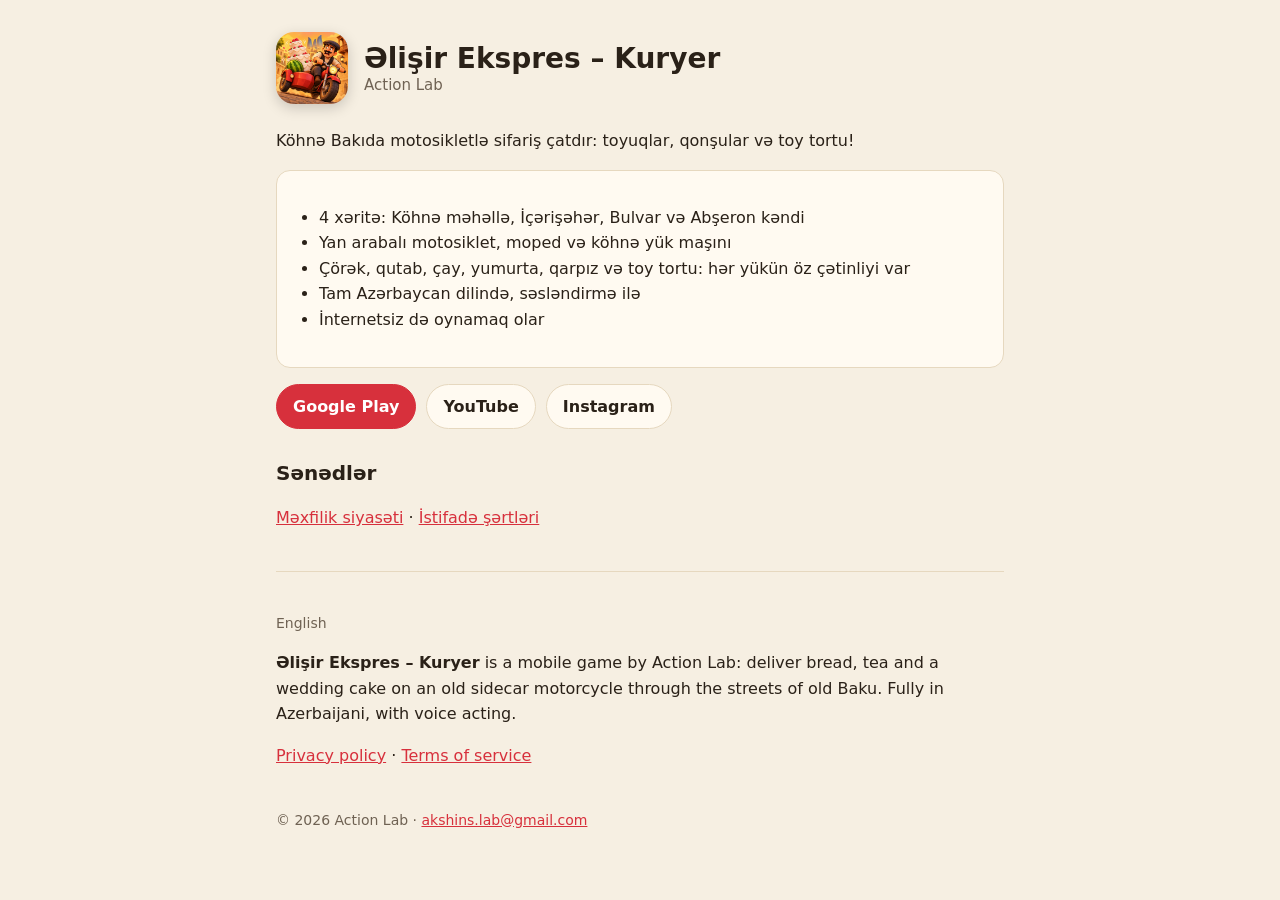
==== index.html @ 828729f9 "Game website, privacy policy and terms Co-Authored-By: Claude Opus 5.5 <noreply@anthropic.com>" ====
<!doctype html>
<html lang="az">
<head>
<meta charset="utf-8">
<meta name="viewport" content="width=device-width, initial-scale=1">
<title>Əlişir Ekspres – Kuryer</title>
<meta name="description" content="Köhnə Bakıda motosikletlə sifariş çatdır: toyuqlar, qonşular və toy tortu! Action Lab oyunu.">
<link rel="icon" href="icon.png">
<link rel="stylesheet" href="style.css">
</head>
<body>
<main>
  <header>
    <img src="icon.png" alt="Əlişir Ekspres oyununun ikonu">
    <h1>Əlişir Ekspres – Kuryer<small>Action Lab</small></h1>
  </header>

  <p>Köhnə Bakıda motosikletlə sifariş çatdır: toyuqlar, qonşular və toy tortu!</p>
  <div class="card">
    <ul>
      <li>4 xəritə: Köhnə məhəllə, İçərişəhər, Bulvar və Abşeron kəndi</li>
      <li>Yan arabalı motosiklet, moped və köhnə yük maşını</li>
      <li>Çörək, qutab, çay, yumurta, qarpız və toy tortu: hər yükün öz çətinliyi var</li>
      <li>Tam Azərbaycan dilində, səsləndirmə ilə</li>
      <li>İnternetsiz də oynamaq olar</li>
    </ul>
  </div>

  <div class="links">
    <a class="main" href="https://play.google.com/store/apps/details?id=az.actionlab.elisir.kuryer.oyunu">Google Play</a>
    <a href="https://www.youtube.com/channel/UCPMo5ugz-v0Qg_jlfjjcHLA">YouTube</a>
    <a href="https://www.instagram.com/elisir.ekspres/">Instagram</a>
  </div>

  <h2>Sənədlər</h2>
  <p><a href="privacy.html">Məxfilik siyasəti</a> · <a href="terms.html">İstifadə şərtləri</a></p>

  <hr>
  <p class="lang">English</p>
  <p><b>Əlişir Ekspres – Kuryer</b> is a mobile game by Action Lab: deliver bread, tea and a wedding cake on an old sidecar motorcycle through the streets of old Baku. Fully in Azerbaijani, with voice acting.</p>
  <p><a href="privacy.html#en">Privacy policy</a> · <a href="terms.html#en">Terms of service</a></p>

  <footer>© 2026 Action Lab · <a href="mailto:akshins.lab@gmail.com">akshins.lab@gmail.com</a></footer>
</main>
</body>
</html>
---- style.css ----
:root{--bg:#f6efe2;--card:#fffaf1;--ink:#2a2118;--muted:#6f6253;--accent:#d7303c;--gold:#e0a21f;--line:#e6d8bf}
@media (prefers-color-scheme:dark){:root{--bg:#17130f;--card:#221c16;--ink:#f1e6cc;--muted:#b6a68c;--accent:#ff5a63;--gold:#ffc23a;--line:#3a3026}}
*{box-sizing:border-box}
body{margin:0;background:var(--bg);color:var(--ink);font:16px/1.6 system-ui,-apple-system,"Segoe UI",Roboto,sans-serif}
main{max-width:760px;margin:0 auto;padding:32px 16px 64px}
header{display:flex;align-items:center;gap:16px;margin-bottom:24px}
header img{width:72px;height:72px;border-radius:18px;box-shadow:0 4px 14px rgba(0,0,0,.18)}
h1{font-size:28px;line-height:1.2;margin:0}
h1 small{display:block;font-size:15px;font-weight:500;color:var(--muted)}
h2{font-size:20px;margin:28px 0 8px}
a{color:var(--accent)}
.card{background:var(--card);border:1px solid var(--line);border-radius:14px;padding:18px 20px;margin:16px 0}
.links{display:flex;flex-wrap:wrap;gap:10px;margin:16px 0}
.links a{display:inline-block;padding:9px 16px;border-radius:999px;background:var(--card);border:1px solid var(--line);text-decoration:none;color:var(--ink);font-weight:600}
.links a.main{background:var(--accent);border-color:var(--accent);color:#fff}
.lang{font-size:14px;color:var(--muted)}
hr{border:0;border-top:1px solid var(--line);margin:40px 0}
footer{font-size:14px;color:var(--muted);margin-top:40px}
ul{padding-left:22px}
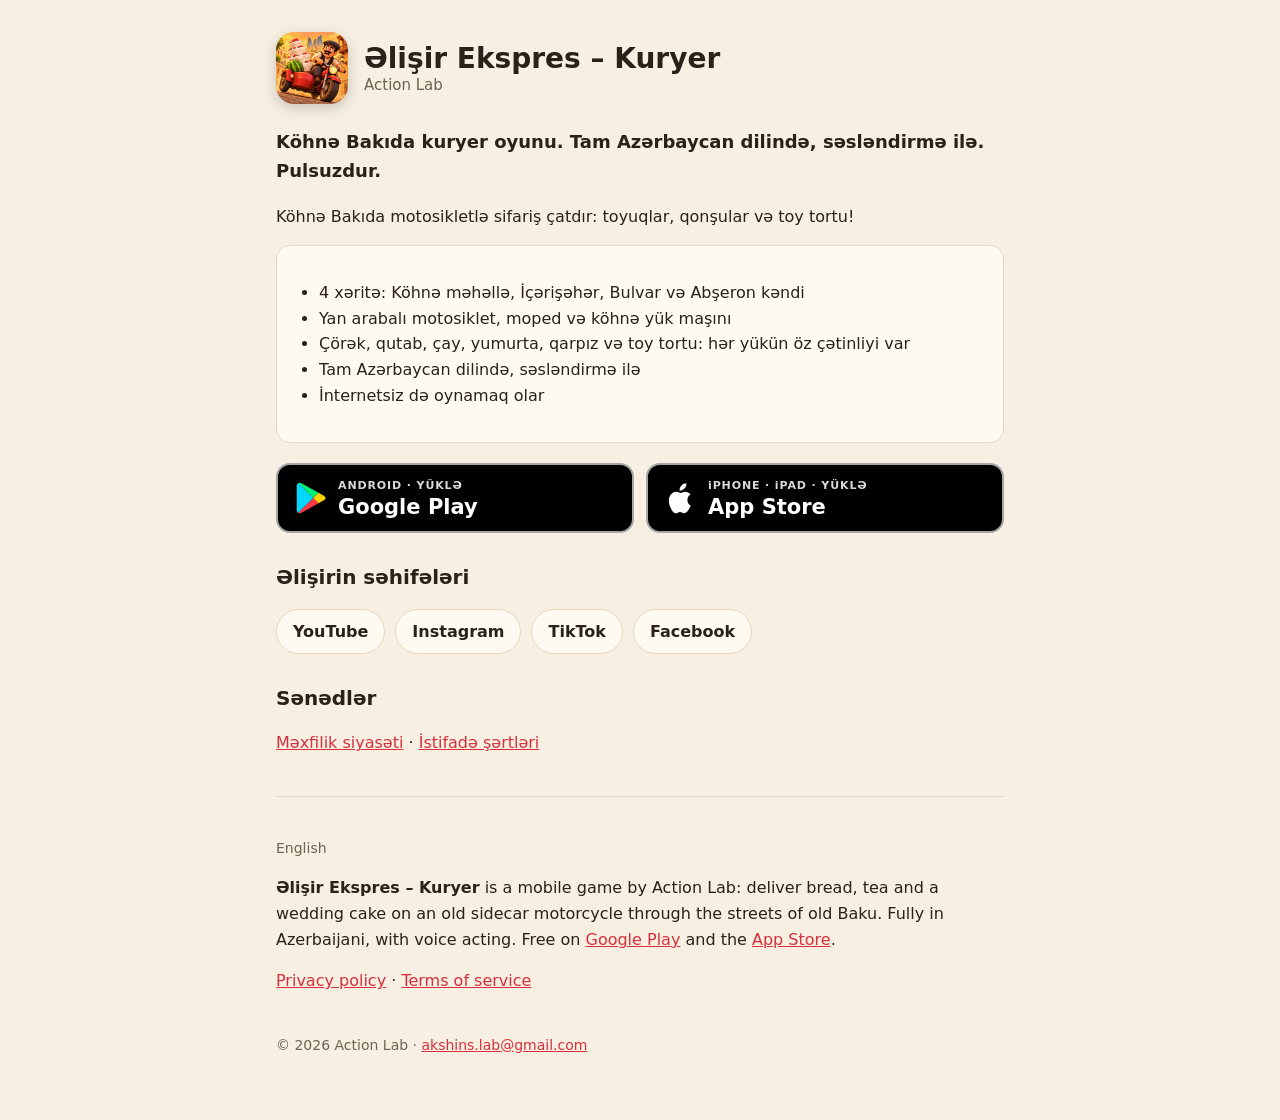
==== commit d6aabf07: "Store buttons for Google Play and App Store, the game's accounts, short tagline" ====
--- a/index.html
+++ b/index.html
@@ -15,6 +15,7 @@
     <h1>Əlişir Ekspres – Kuryer<small>Action Lab</small></h1>
   </header>
 
+  <p class="lead">Köhnə Bakıda kuryer oyunu. Tam Azərbaycan dilində, səsləndirmə ilə. Pulsuzdur.</p>
   <p>Köhnə Bakıda motosikletlə sifariş çatdır: toyuqlar, qonşular və toy tortu!</p>
   <div class="card">
     <ul>
@@ -26,10 +27,23 @@
     </ul>
   </div>
 
+  <div class="stores">
+    <a class="store" href="https://play.google.com/store/apps/details?id=az.actionlab.elisir.kuryer.oyunu">
+      <svg viewBox="0 0 40 44" aria-hidden="true"><path d="M3 2 L23 22 L3 42 Q1 41 1 38 V6 Q1 3 3 2Z" fill="#00d7fe"/><path d="M3 2 Q5 1 8 2.6 L30 15 L23 22Z" fill="#00f076"/><path d="M3 42 Q5 43 8 41.4 L30 29 L23 22Z" fill="#ff3a44"/><path d="M30 15 L37 19 Q39.5 20.5 39.5 22 Q39.5 23.5 37 25 L30 29 L23 22Z" fill="#ffd400"/></svg>
+      <span><small>ANDROID · YÜKLƏ</small><b>Google Play</b></span>
+    </a>
+    <a class="store" href="https://apps.apple.com/app/id6831597069">
+      <svg viewBox="0 0 40 48" aria-hidden="true"><path fill="#fff" d="M27.6 3.2c.3 3-1 5.7-2.7 7.5-1.8 1.9-4.4 3.2-6.9 3-.3-2.8 1-5.7 2.7-7.4 1.8-1.9 4.7-3.1 6.9-3.1zM33.8 34.6c-1.4 3.1-2.1 4.5-3.9 7.2-2.5 3.8-6.1 4.2-8.2 2.9-2.3-1.4-3.9-1.4-6.3 0-2.3 1.4-5.3 1-7.6-2.5C2.4 34.4 1.4 25.2 4.9 20.1 7.4 16.5 11.3 14.9 14 15.3c2.3.3 3.9 1.7 5.7 1.7 1.8 0 3.5-1.7 6.4-1.7 2.4 0 5.3 1.3 7.3 3.9-6.4 3.5-5.4 12.7.4 15.4z"/></svg>
+      <span><small>iPHONE · iPAD · YÜKLƏ</small><b>App Store</b></span>
+    </a>
+  </div>
+
+  <h2>Əlişirin səhifələri</h2>
   <div class="links">
-    <a class="main" href="https://play.google.com/store/apps/details?id=az.actionlab.elisir.kuryer.oyunu">Google Play</a>
-    <a href="https://www.youtube.com/channel/UCPMo5ugz-v0Qg_jlfjjcHLA">YouTube</a>
+    <a href="https://www.youtube.com/@elisir.ekspres">YouTube</a>
     <a href="https://www.instagram.com/elisir.ekspres/">Instagram</a>
+    <a href="https://www.tiktok.com/@elisir.ekspres">TikTok</a>
+    <a href="https://www.facebook.com/profile.php?id=61596344071146">Facebook</a>
   </div>
 
   <h2>Sənədlər</h2>
@@ -37,7 +51,7 @@
 
   <hr>
   <p class="lang">English</p>
-  <p><b>Əlişir Ekspres – Kuryer</b> is a mobile game by Action Lab: deliver bread, tea and a wedding cake on an old sidecar motorcycle through the streets of old Baku. Fully in Azerbaijani, with voice acting.</p>
+  <p><b>Əlişir Ekspres – Kuryer</b> is a mobile game by Action Lab: deliver bread, tea and a wedding cake on an old sidecar motorcycle through the streets of old Baku. Fully in Azerbaijani, with voice acting. Free on <a href="https://play.google.com/store/apps/details?id=az.actionlab.elisir.kuryer.oyunu">Google Play</a> and the <a href="https://apps.apple.com/app/id6831597069">App Store</a>.</p>
   <p><a href="privacy.html#en">Privacy policy</a> · <a href="terms.html#en">Terms of service</a></p>
 
   <footer>© 2026 Action Lab · <a href="mailto:akshins.lab@gmail.com">akshins.lab@gmail.com</a></footer>
--- a/style.css
+++ b/style.css
@@ -17,3 +17,10 @@
 hr{border:0;border-top:1px solid var(--line);margin:40px 0}
 footer{font-size:14px;color:var(--muted);margin-top:40px}
 ul{padding-left:22px}
+.lead{font-size:18px;font-weight:600}
+.stores{display:flex;flex-wrap:wrap;gap:12px;margin:20px 0}
+.store{flex:1 1 220px;display:flex;align-items:center;gap:12px;padding:12px 18px;background:#000;border:2px solid #a6a6a6;border-radius:14px;color:#fff;text-decoration:none}
+.store:hover,.store:focus-visible{border-color:var(--gold)}
+.store svg{width:30px;height:34px;flex:none}
+.store small{display:block;font-size:11px;font-weight:700;letter-spacing:.08em;opacity:.85}
+.store b{display:block;font-size:21px;line-height:1.15}
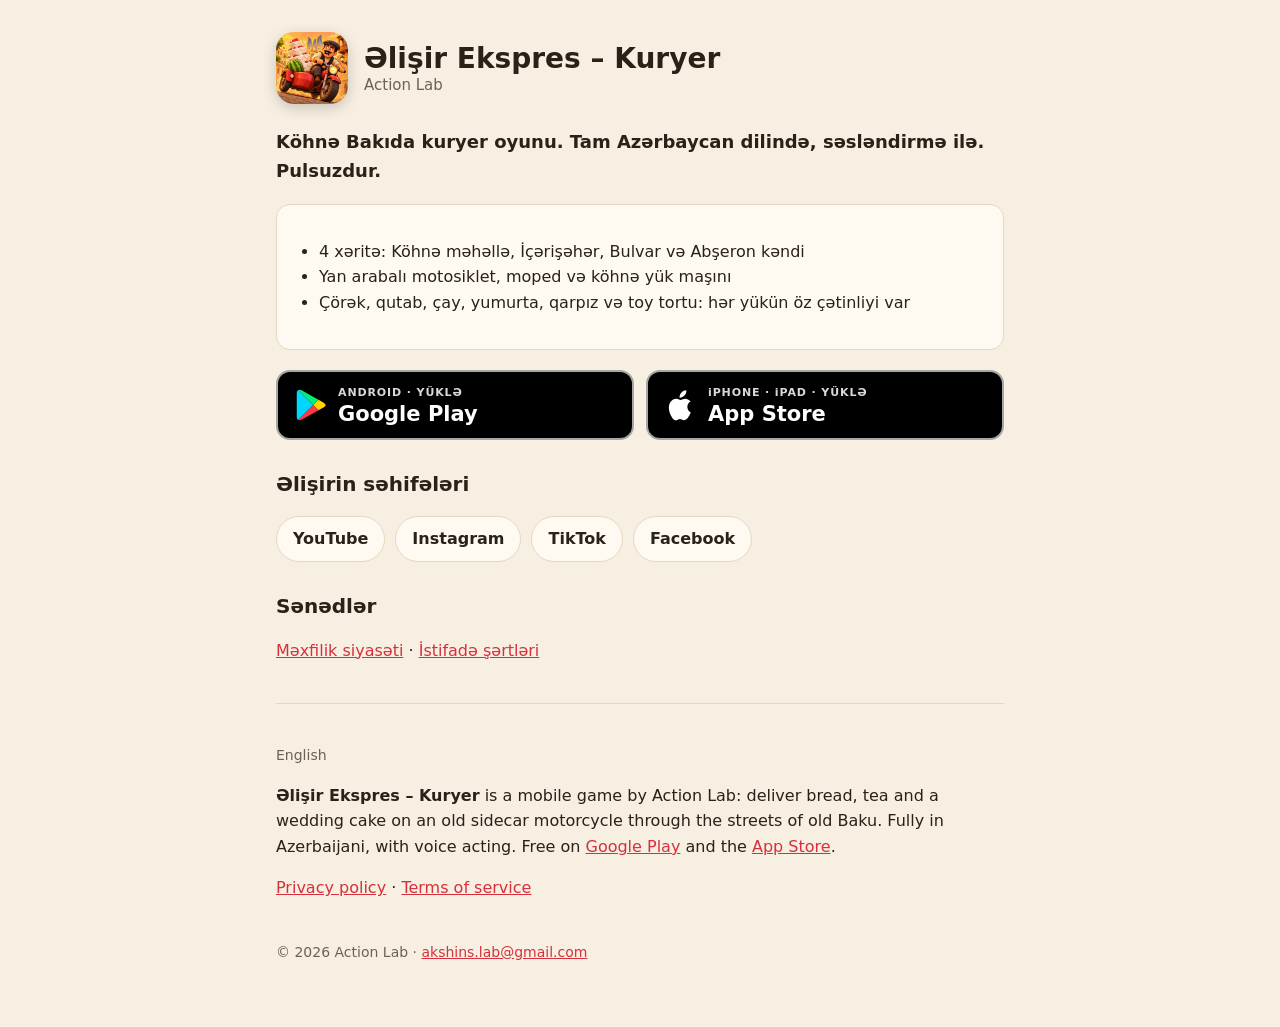
==== commit dc13fbec: "Shorter text: drop the repeated lines" ====
--- a/index.html
+++ b/index.html
@@ -4,9 +4,9 @@
 <meta charset="utf-8">
 <meta name="viewport" content="width=device-width, initial-scale=1">
 <title>Əlişir Ekspres – Kuryer</title>
-<meta name="description" content="Köhnə Bakıda motosikletlə sifariş çatdır: toyuqlar, qonşular və toy tortu! Action Lab oyunu.">
+<meta name="description" content="Köhnə Bakıda kuryer oyunu. Tam Azərbaycan dilində, səsləndirmə ilə. Pulsuzdur. Action Lab oyunu.">
 <link rel="icon" href="icon.png">
-<link rel="stylesheet" href="style.css">
+<link rel="stylesheet" href="style.css?v=2">
 </head>
 <body>
 <main>
@@ -16,24 +16,21 @@
   </header>
 
   <p class="lead">Köhnə Bakıda kuryer oyunu. Tam Azərbaycan dilində, səsləndirmə ilə. Pulsuzdur.</p>
-  <p>Köhnə Bakıda motosikletlə sifariş çatdır: toyuqlar, qonşular və toy tortu!</p>
   <div class="card">
     <ul>
       <li>4 xəritə: Köhnə məhəllə, İçərişəhər, Bulvar və Abşeron kəndi</li>
       <li>Yan arabalı motosiklet, moped və köhnə yük maşını</li>
       <li>Çörək, qutab, çay, yumurta, qarpız və toy tortu: hər yükün öz çətinliyi var</li>
-      <li>Tam Azərbaycan dilində, səsləndirmə ilə</li>
-      <li>İnternetsiz də oynamaq olar</li>
     </ul>
   </div>
 
   <div class="stores">
     <a class="store" href="https://play.google.com/store/apps/details?id=az.actionlab.elisir.kuryer.oyunu">
-      <svg viewBox="0 0 40 44" aria-hidden="true"><path d="M3 2 L23 22 L3 42 Q1 41 1 38 V6 Q1 3 3 2Z" fill="#00d7fe"/><path d="M3 2 Q5 1 8 2.6 L30 15 L23 22Z" fill="#00f076"/><path d="M3 42 Q5 43 8 41.4 L30 29 L23 22Z" fill="#ff3a44"/><path d="M30 15 L37 19 Q39.5 20.5 39.5 22 Q39.5 23.5 37 25 L30 29 L23 22Z" fill="#ffd400"/></svg>
+      <svg viewBox="0 0 40 44" width="30" height="34" aria-hidden="true"><path d="M3 2 L23 22 L3 42 Q1 41 1 38 V6 Q1 3 3 2Z" fill="#00d7fe"/><path d="M3 2 Q5 1 8 2.6 L30 15 L23 22Z" fill="#00f076"/><path d="M3 42 Q5 43 8 41.4 L30 29 L23 22Z" fill="#ff3a44"/><path d="M30 15 L37 19 Q39.5 20.5 39.5 22 Q39.5 23.5 37 25 L30 29 L23 22Z" fill="#ffd400"/></svg>
       <span><small>ANDROID · YÜKLƏ</small><b>Google Play</b></span>
     </a>
     <a class="store" href="https://apps.apple.com/app/id6831597069">
-      <svg viewBox="0 0 40 48" aria-hidden="true"><path fill="#fff" d="M27.6 3.2c.3 3-1 5.7-2.7 7.5-1.8 1.9-4.4 3.2-6.9 3-.3-2.8 1-5.7 2.7-7.4 1.8-1.9 4.7-3.1 6.9-3.1zM33.8 34.6c-1.4 3.1-2.1 4.5-3.9 7.2-2.5 3.8-6.1 4.2-8.2 2.9-2.3-1.4-3.9-1.4-6.3 0-2.3 1.4-5.3 1-7.6-2.5C2.4 34.4 1.4 25.2 4.9 20.1 7.4 16.5 11.3 14.9 14 15.3c2.3.3 3.9 1.7 5.7 1.7 1.8 0 3.5-1.7 6.4-1.7 2.4 0 5.3 1.3 7.3 3.9-6.4 3.5-5.4 12.7.4 15.4z"/></svg>
+      <svg viewBox="0 0 40 48" width="30" height="34" aria-hidden="true"><path fill="#fff" d="M27.6 3.2c.3 3-1 5.7-2.7 7.5-1.8 1.9-4.4 3.2-6.9 3-.3-2.8 1-5.7 2.7-7.4 1.8-1.9 4.7-3.1 6.9-3.1zM33.8 34.6c-1.4 3.1-2.1 4.5-3.9 7.2-2.5 3.8-6.1 4.2-8.2 2.9-2.3-1.4-3.9-1.4-6.3 0-2.3 1.4-5.3 1-7.6-2.5C2.4 34.4 1.4 25.2 4.9 20.1 7.4 16.5 11.3 14.9 14 15.3c2.3.3 3.9 1.7 5.7 1.7 1.8 0 3.5-1.7 6.4-1.7 2.4 0 5.3 1.3 7.3 3.9-6.4 3.5-5.4 12.7.4 15.4z"/></svg>
       <span><small>iPHONE · iPAD · YÜKLƏ</small><b>App Store</b></span>
     </a>
   </div>
